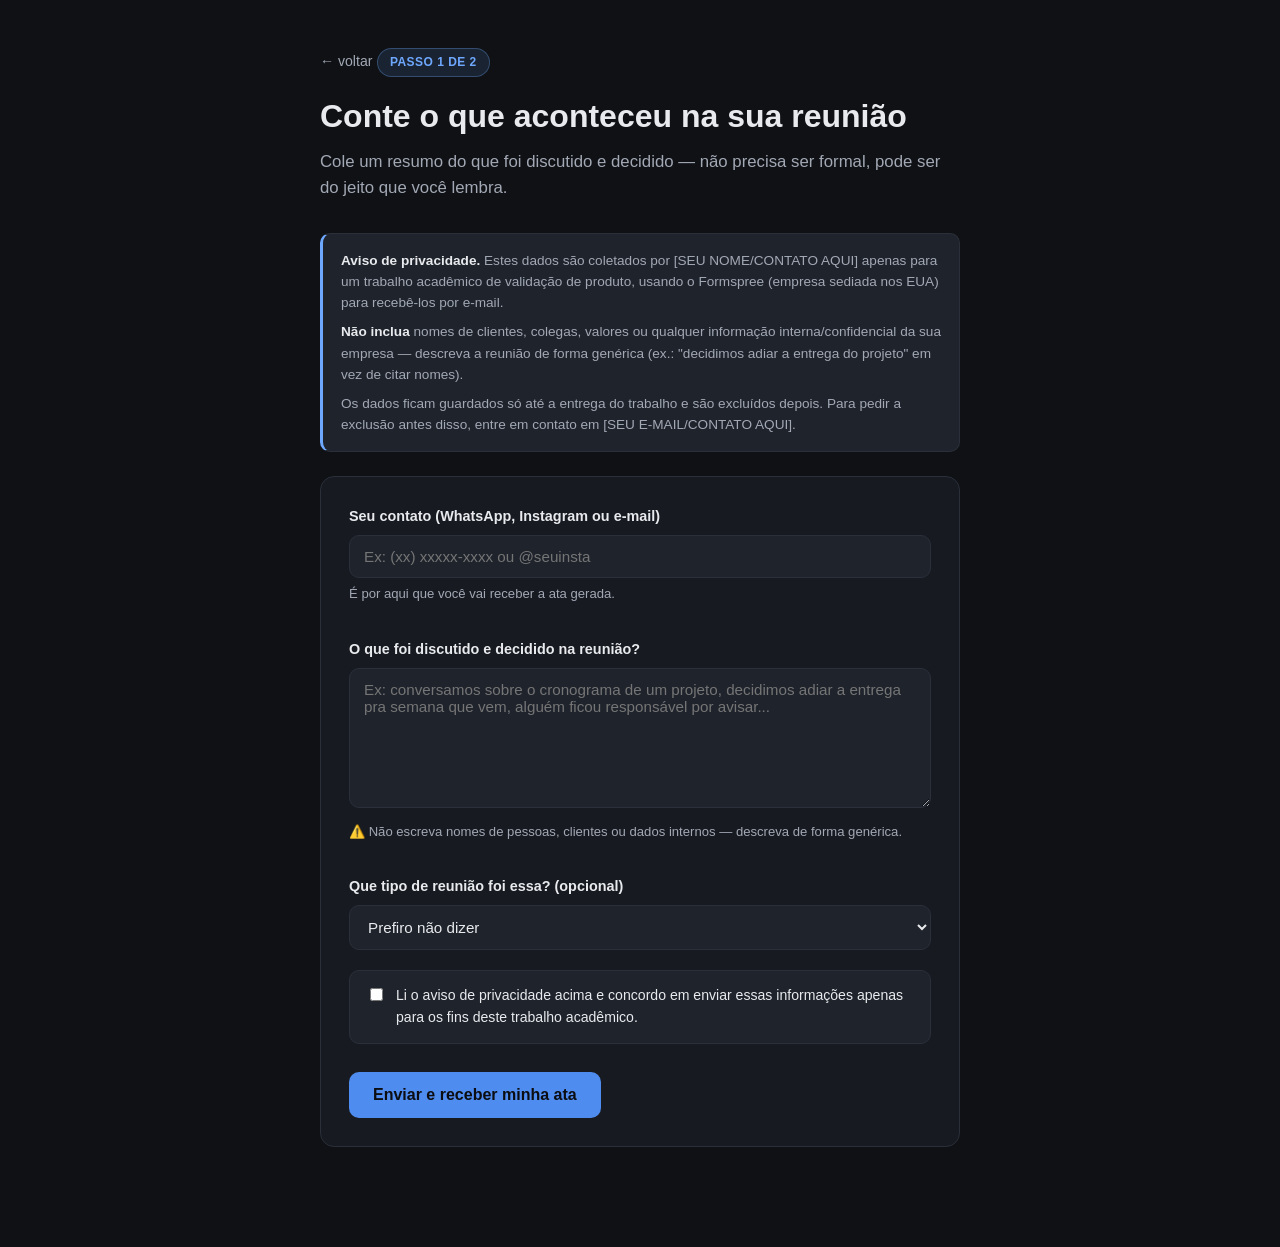
==== formulario-reuniao.html @ 7236a81f "Add files via upload" ====
<!DOCTYPE html>
<html lang="pt-BR">
<head>
<meta charset="UTF-8">
<meta name="viewport" content="width=device-width, initial-scale=1.0">
<title>Enviar reunião</title>
<link rel="stylesheet" href="assets/style.css">
</head>
<body>
  <div class="wrap">
    <a class="back-link" href="index.html">← voltar</a>
    <span class="badge">Passo 1 de 2</span>
    <h1>Conte o que aconteceu na sua reunião</h1>
    <p class="lead">
      Cole um resumo do que foi discutido e decidido — não precisa ser formal,
      pode ser do jeito que você lembra.
    </p>

    <div class="privacy-notice">
      <p><strong>Aviso de privacidade.</strong> Estes dados são coletados por [SEU NOME/CONTATO AQUI]
      apenas para um trabalho acadêmico de validação de produto, usando o Formspree
      (empresa sediada nos EUA) para recebê-los por e-mail.</p>
      <p><strong>Não inclua</strong> nomes de clientes, colegas, valores ou qualquer
      informação interna/confidencial da sua empresa — descreva a reunião de forma
      genérica (ex.: "decidimos adiar a entrega do projeto" em vez de citar nomes).</p>
      <p>Os dados ficam guardados só até a entrega do trabalho e são excluídos depois.
      Para pedir a exclusão antes disso, entre em contato em [SEU E-MAIL/CONTATO AQUI].</p>
    </div>

    <div class="card">
      <!--
        Este formulário envia pra um Google Apps Script (ver APPS_SCRIPT.md).
        Troque a URL abaixo pela URL do seu Web App depois de implantá-lo.
      -->
      <form id="form-reuniao">
        <input type="hidden" name="Formulario" value="Reuniao">

        <div>
          <label for="contato">Seu contato (WhatsApp, Instagram ou e-mail)</label>
          <input type="text" id="contato" name="Contato" placeholder="Ex: (xx) xxxxx-xxxx ou @seuinsta" required>
          <p class="hint">É por aqui que você vai receber a ata gerada.</p>
        </div>

        <div>
          <label for="resumo">O que foi discutido e decidido na reunião?</label>
          <textarea id="resumo" name="Resumo da reunião" placeholder="Ex: conversamos sobre o cronograma de um projeto, decidimos adiar a entrega pra semana que vem, alguém ficou responsável por avisar..." required></textarea>
          <p class="hint">⚠️ Não escreva nomes de pessoas, clientes ou dados internos — descreva de forma genérica.</p>
        </div>

        <div>
          <label for="tipo">Que tipo de reunião foi essa? (opcional)</label>
          <select id="tipo" name="Tipo de reunião">
            <option value="">Prefiro não dizer</option>
            <option value="Status/acompanhamento">Status / acompanhamento</option>
            <option value="Planejamento">Planejamento</option>
            <option value="Alinhamento de equipe">Alinhamento de equipe</option>
            <option value="Outra">Outra</option>
          </select>
        </div>

        <label class="consent">
          <input type="checkbox" name="Consentimento" value="Sim" required>
          <span>Li o aviso de privacidade acima e concordo em enviar essas informações
          apenas para os fins deste trabalho acadêmico.</span>
        </label>

        <button type="submit" id="btn-enviar">Enviar e receber minha ata</button>
      </form>
    </div>
  </div>

  <script>
    // Troque pela URL do seu Web App do Apps Script (ver APPS_SCRIPT.md)
    var APPS_SCRIPT_URL = 'https://script.google.com/a/macros/a.fecaf.com.br/s/AKfycbzKjmq3tI9USjrKoL9qE_wJWt4NSmuYs5z70ShahjIplXd_QirzWDaCxRMFLMIElMY/exec';

    document.getElementById('form-reuniao').addEventListener('submit', function (ev) {
      ev.preventDefault();
      var form = ev.target;
      var btn = document.getElementById('btn-enviar');
      btn.textContent = 'Enviando...';
      btn.disabled = true;

      fetch(APPS_SCRIPT_URL, {
        method: 'POST',
        body: new FormData(form),
        mode: 'no-cors'
      }).then(function () {
        window.location.href = 'obrigado-reuniao.html';
      }).catch(function () {
        // "no-cors" não deixa ler o status real; se cair aqui, foi erro de rede
        alert('Não consegui enviar agora. Confira sua conexão e tente de novo.');
        btn.textContent = 'Enviar e receber minha ata';
        btn.disabled = false;
      });
    });
  </script>
</body>
</html>
---- assets/style.css ----
:root {
  --bg: #0f1115;
  --surface: #171a21;
  --surface-2: #1f232c;
  --border: #2a2f3a;
  --text: #e8eaed;
  --text-dim: #a2a8b4;
  --accent: #6ea8fe;
  --accent-strong: #4f8cf0;
  --success: #52c97a;
  --radius: 14px;
  --max-width: 680px;
}

* { box-sizing: border-box; }

html, body {
  margin: 0;
  padding: 0;
  background: var(--bg);
  color: var(--text);
  font-family: -apple-system, BlinkMacSystemFont, "Segoe UI", Roboto, Helvetica, Arial, sans-serif;
  line-height: 1.55;
}

.wrap {
  max-width: var(--max-width);
  margin: 0 auto;
  padding: 48px 20px 80px;
}

.badge {
  display: inline-block;
  font-size: 12px;
  font-weight: 600;
  letter-spacing: 0.04em;
  text-transform: uppercase;
  color: var(--accent);
  background: rgba(110, 168, 254, 0.12);
  border: 1px solid rgba(110, 168, 254, 0.3);
  border-radius: 999px;
  padding: 4px 12px;
  margin-bottom: 20px;
}

h1 {
  font-size: 2rem;
  line-height: 1.2;
  margin: 0 0 14px;
  font-weight: 700;
}

.lead {
  font-size: 1.05rem;
  color: var(--text-dim);
  margin: 0 0 32px;
}

.card {
  background: var(--surface);
  border: 1px solid var(--border);
  border-radius: var(--radius);
  padding: 28px;
  margin-bottom: 20px;
}

.steps {
  list-style: none;
  margin: 0;
  padding: 0;
  display: grid;
  gap: 16px;
}

.steps li {
  display: flex;
  gap: 14px;
  align-items: flex-start;
}

.step-num {
  flex: 0 0 28px;
  height: 28px;
  width: 28px;
  border-radius: 50%;
  background: var(--surface-2);
  border: 1px solid var(--border);
  color: var(--accent);
  font-weight: 700;
  font-size: 13px;
  display: flex;
  align-items: center;
  justify-content: center;
}

.step-text { color: var(--text-dim); font-size: 0.95rem; padding-top: 3px; }
.step-text strong { color: var(--text); }

.cta {
  display: inline-flex;
  align-items: center;
  gap: 8px;
  background: var(--accent-strong);
  color: #0b0d11;
  font-weight: 700;
  text-decoration: none;
  padding: 14px 24px;
  border-radius: 10px;
  font-size: 1rem;
  transition: transform 0.15s ease, background 0.15s ease;
}

.cta:hover { background: var(--accent); transform: translateY(-1px); }

.note {
  font-size: 0.85rem;
  color: var(--text-dim);
  margin-top: 28px;
}

footer {
  margin-top: 56px;
  font-size: 0.8rem;
  color: var(--text-dim);
  border-top: 1px solid var(--border);
  padding-top: 20px;
}

/* Forms */
form {
  display: grid;
  gap: 20px;
}

label {
  display: block;
  font-weight: 600;
  font-size: 0.9rem;
  margin-bottom: 8px;
}

.hint {
  font-size: 0.82rem;
  color: var(--text-dim);
  margin-top: 6px;
}

input[type="text"],
input[type="email"],
textarea,
select {
  width: 100%;
  background: var(--surface-2);
  border: 1px solid var(--border);
  border-radius: 10px;
  color: var(--text);
  padding: 12px 14px;
  font-size: 0.95rem;
  font-family: inherit;
  resize: vertical;
}

textarea { min-height: 140px; }

input:focus, textarea:focus, select:focus {
  outline: none;
  border-color: var(--accent);
}

.radio-group {
  display: flex;
  gap: 10px;
  flex-wrap: wrap;
}

.radio-group label {
  display: flex;
  align-items: center;
  gap: 6px;
  font-weight: 400;
  background: var(--surface-2);
  border: 1px solid var(--border);
  border-radius: 999px;
  padding: 8px 14px;
  cursor: pointer;
  font-size: 0.9rem;
  margin: 0;
}

.radio-group input { width: auto; }

button[type="submit"] {
  background: var(--accent-strong);
  color: #0b0d11;
  font-weight: 700;
  border: none;
  border-radius: 10px;
  padding: 14px 24px;
  font-size: 1rem;
  cursor: pointer;
  justify-self: start;
}

button[type="submit"]:hover { background: var(--accent); }

.privacy-notice {
  background: var(--surface-2);
  border: 1px solid var(--border);
  border-left: 3px solid var(--accent);
  border-radius: 10px;
  padding: 16px 18px;
  font-size: 0.85rem;
  color: var(--text-dim);
  margin-bottom: 24px;
}

.privacy-notice strong { color: var(--text); }
.privacy-notice p { margin: 0 0 8px; }
.privacy-notice p:last-child { margin-bottom: 0; }

.consent {
  display: flex;
  align-items: flex-start;
  gap: 10px;
  font-weight: 400;
  font-size: 0.88rem;
  background: var(--surface-2);
  border: 1px solid var(--border);
  border-radius: 10px;
  padding: 14px 16px;
}

.consent input { width: auto; margin-top: 3px; flex: 0 0 auto; }

.back-link {
  display: inline-block;
  margin-bottom: 24px;
  color: var(--text-dim);
  text-decoration: none;
  font-size: 0.88rem;
}

.back-link:hover { color: var(--text); }

.thanks {
  text-align: center;
  padding: 60px 20px;
}

.thanks h1 { font-size: 1.6rem; }
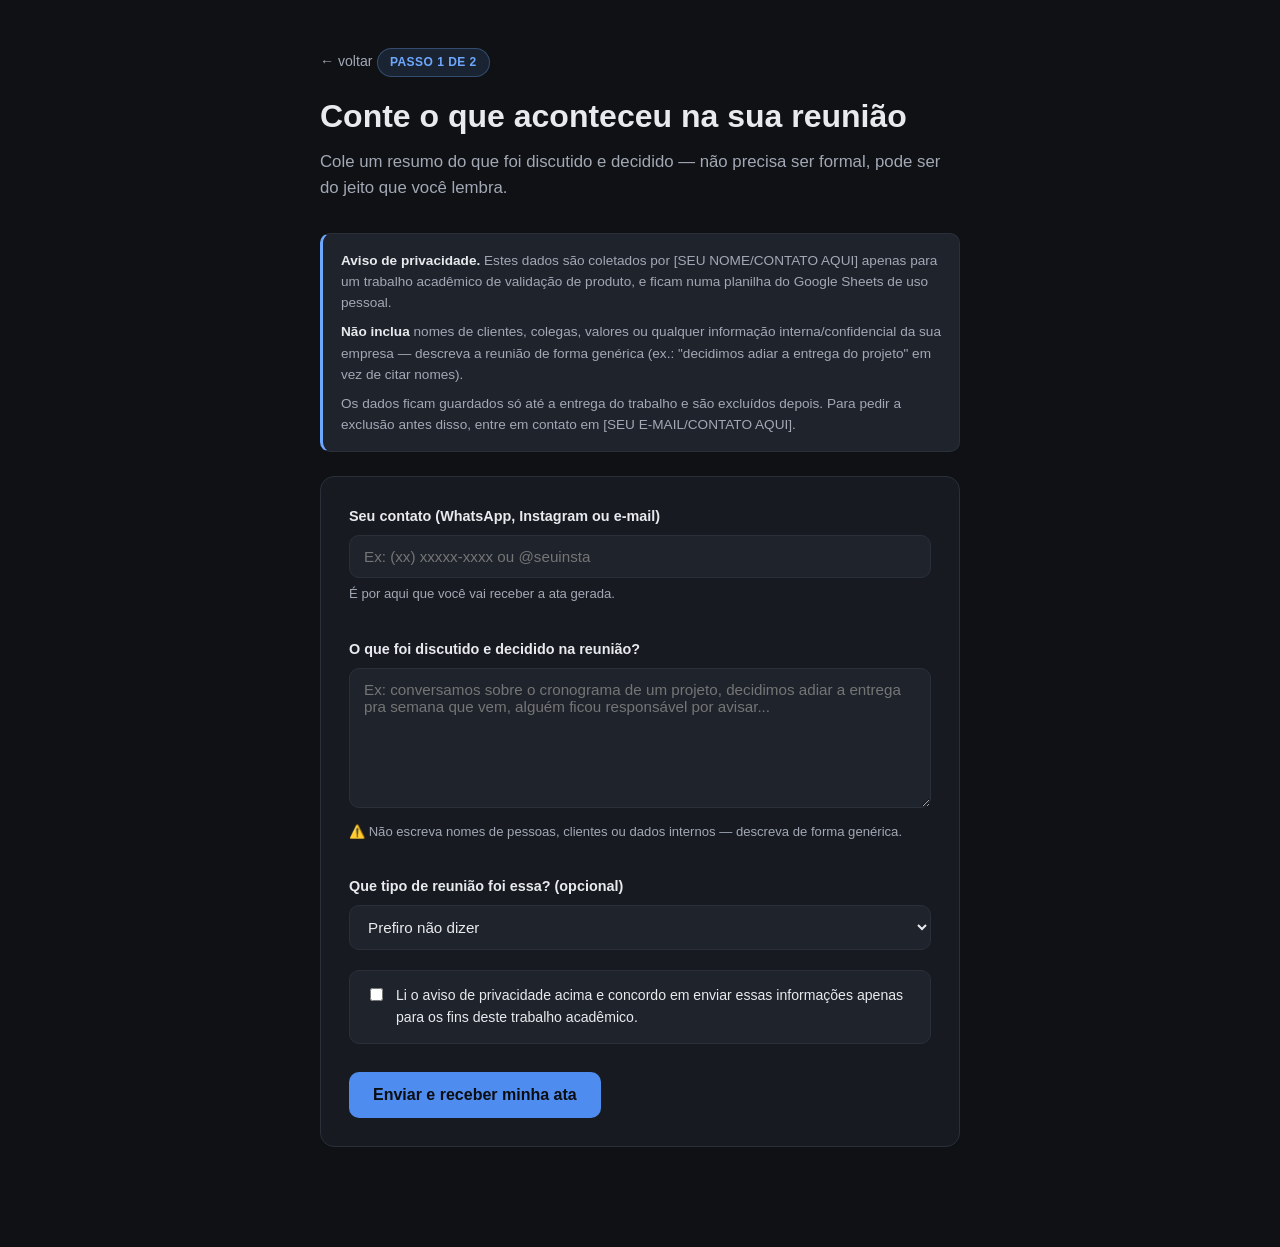
==== commit 2aa45846: "Add files via upload" ====
--- a/formulario-reuniao.html
+++ b/formulario-reuniao.html
@@ -18,8 +18,8 @@
 
     <div class="privacy-notice">
       <p><strong>Aviso de privacidade.</strong> Estes dados são coletados por [SEU NOME/CONTATO AQUI]
-      apenas para um trabalho acadêmico de validação de produto, usando o Formspree
-      (empresa sediada nos EUA) para recebê-los por e-mail.</p>
+      apenas para um trabalho acadêmico de validação de produto, e ficam numa planilha do
+      Google Sheets de uso pessoal.</p>
       <p><strong>Não inclua</strong> nomes de clientes, colegas, valores ou qualquer
       informação interna/confidencial da sua empresa — descreva a reunião de forma
       genérica (ex.: "decidimos adiar a entrega do projeto" em vez de citar nomes).</p>
@@ -32,7 +32,7 @@
         Este formulário envia pra um Google Apps Script (ver APPS_SCRIPT.md).
         Troque a URL abaixo pela URL do seu Web App depois de implantá-lo.
       -->
-      <form id="form-reuniao">
+      <form id="form-reuniao" method="POST" action="https://script.google.com/a/macros/a.fecaf.com.br/s/AKfycbzKjmq3tI9USjrKoL9qE_wJWt4NSmuYs5z70ShahjIplXd_QirzWDaCxRMFLMIElMY/exec" target="frame-reuniao">
         <input type="hidden" name="Formulario" value="Reuniao">
 
         <div>
@@ -69,29 +69,30 @@
     </div>
   </div>
 
+  <!--
+    Envio "clássico" (sem fetch) direcionado a este iframe escondido.
+    É assim que o Apps Script recebe corretamente um POST — por fetch,
+    o redirecionamento interno do Google troca o POST por GET e os
+    dados se perdem.
+  -->
+  <iframe name="frame-reuniao" style="display:none"></iframe>
+
   <script>
-    // Troque pela URL do seu Web App do Apps Script (ver APPS_SCRIPT.md)
-    var APPS_SCRIPT_URL = 'https://script.google.com/a/macros/a.fecaf.com.br/s/AKfycbzKjmq3tI9USjrKoL9qE_wJWt4NSmuYs5z70ShahjIplXd_QirzWDaCxRMFLMIElMY/exec';
+    var submitted = false;
+    var form = document.getElementById('form-reuniao');
+    var btn = document.getElementById('btn-enviar');
 
-    document.getElementById('form-reuniao').addEventListener('submit', function (ev) {
-      ev.preventDefault();
-      var form = ev.target;
-      var btn = document.getElementById('btn-enviar');
+    form.addEventListener('submit', function () {
+      submitted = true;
       btn.textContent = 'Enviando...';
       btn.disabled = true;
+      // não chama preventDefault — o formulário submete normalmente pro iframe
+    });
 
-      fetch(APPS_SCRIPT_URL, {
-        method: 'POST',
-        body: new FormData(form),
-        mode: 'no-cors'
-      }).then(function () {
+    document.querySelector('iframe[name="frame-reuniao"]').addEventListener('load', function () {
+      if (submitted) {
         window.location.href = 'obrigado-reuniao.html';
-      }).catch(function () {
-        // "no-cors" não deixa ler o status real; se cair aqui, foi erro de rede
-        alert('Não consegui enviar agora. Confira sua conexão e tente de novo.');
-        btn.textContent = 'Enviar e receber minha ata';
-        btn.disabled = false;
-      });
+      }
     });
   </script>
 </body>
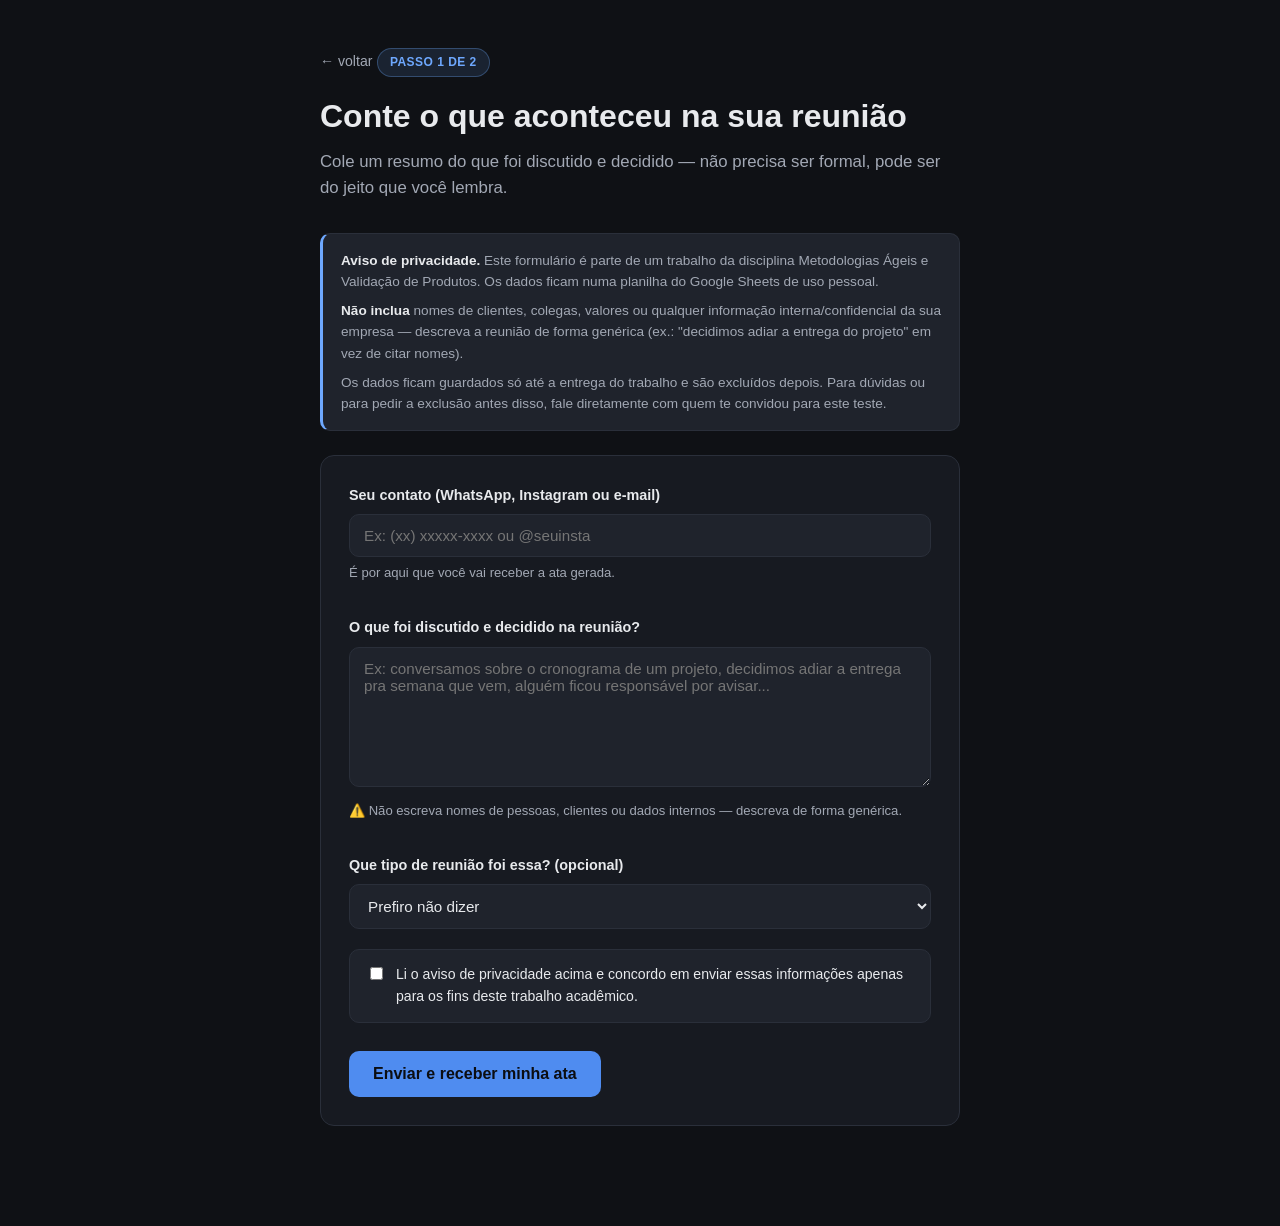
==== commit 64d4dceb: "Add files via upload" ====
--- a/formulario-reuniao.html
+++ b/formulario-reuniao.html
@@ -17,14 +17,15 @@
     </p>
 
     <div class="privacy-notice">
-      <p><strong>Aviso de privacidade.</strong> Estes dados são coletados por [SEU NOME/CONTATO AQUI]
-      apenas para um trabalho acadêmico de validação de produto, e ficam numa planilha do
-      Google Sheets de uso pessoal.</p>
+      <p><strong>Aviso de privacidade.</strong> Este formulário é parte de um trabalho da
+      disciplina Metodologias Ágeis e Validação de Produtos. Os dados ficam numa planilha
+      do Google Sheets de uso pessoal.</p>
       <p><strong>Não inclua</strong> nomes de clientes, colegas, valores ou qualquer
       informação interna/confidencial da sua empresa — descreva a reunião de forma
       genérica (ex.: "decidimos adiar a entrega do projeto" em vez de citar nomes).</p>
       <p>Os dados ficam guardados só até a entrega do trabalho e são excluídos depois.
-      Para pedir a exclusão antes disso, entre em contato em [SEU E-MAIL/CONTATO AQUI].</p>
+      Para dúvidas ou para pedir a exclusão antes disso, fale diretamente com quem te
+      convidou para este teste.</p>
     </div>
 
     <div class="card">
